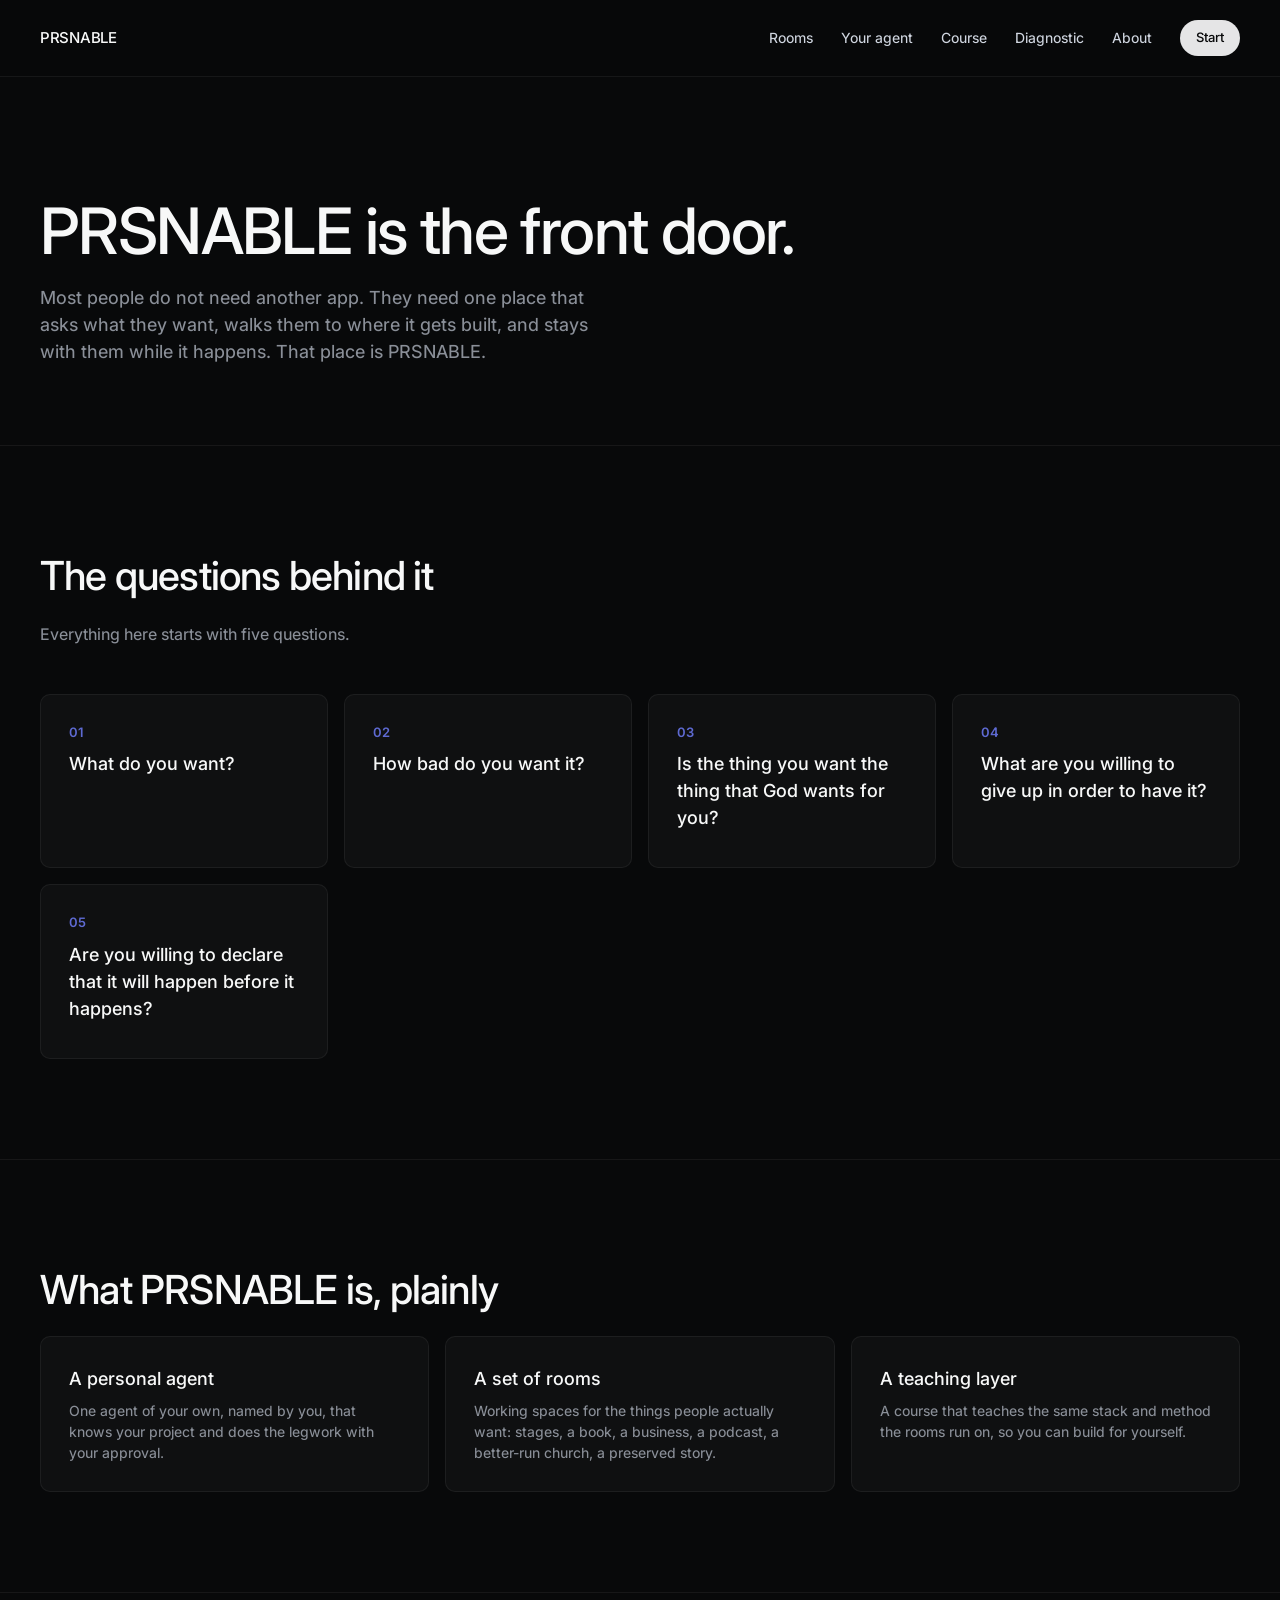
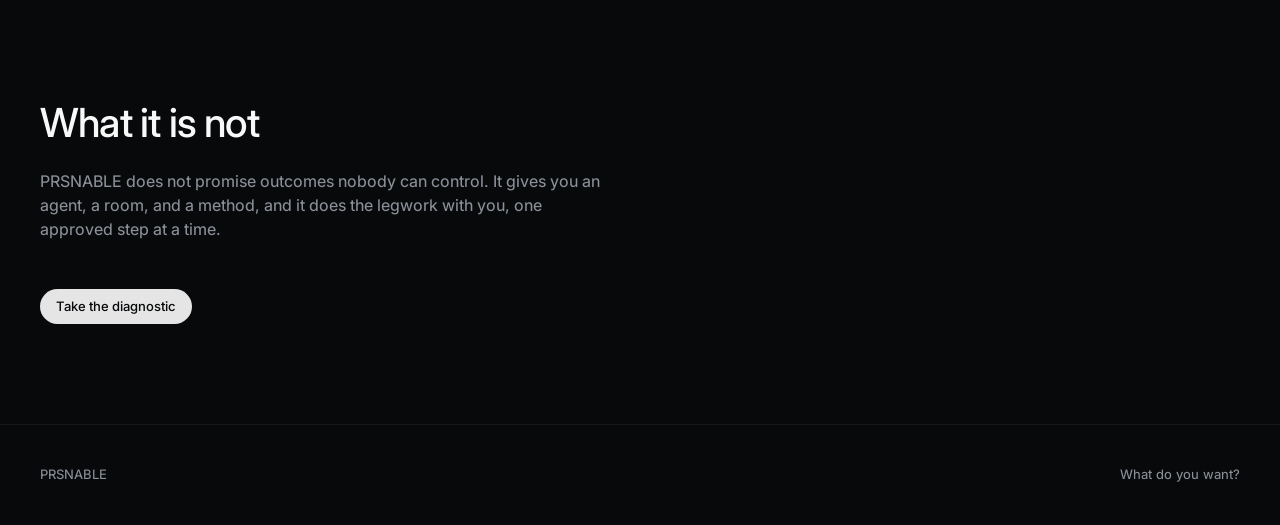
==== about.html @ 1f41a369 "Add PRSNABLE site: front door, agent, course, diagnostic, about, start" ====
<!DOCTYPE html>
<html lang="en">
<head>
<meta charset="UTF-8">
<meta name="viewport" content="width=device-width, initial-scale=1.0">
<title>PRSNABLE | About</title>
<meta name="description" content="PRSNABLE is the front door: one agent of your own, a set of rooms where the thing you want gets built, and a course that teaches you to build it yourself.">
<link rel="stylesheet" href="styles.css">
<link rel="preconnect" href="https://fonts.googleapis.com">
<link href="https://fonts.googleapis.com/css2?family=Inter:wght@400;450;510;600&display=swap" rel="stylesheet">
</head>
<body>
<nav>
  <div class="logo"><a href="index.html">PRSNABLE</a></div>
  <div class="nav-links">
    <a href="index.html#rooms">Rooms</a>
    <a href="agent.html">Your agent</a>
    <a href="course.html">Course</a>
    <a href="diagnostic.html">Diagnostic</a>
    <a href="about.html">About</a>
    <a href="start.html" class="btn">Start</a>
  </div>
</nav>

<section class="hero">
  <h1>PRSNABLE is the front door.</h1>
  <p>Most people do not need another app. They need one place that asks what they want, walks them to where it gets built, and stays with them while it happens. That place is PRSNABLE.</p>
</section>

<section class="section">
  <h2>The questions behind it</h2>
  <p class="lead">Everything here starts with five questions.</p>
  <div class="steps">
    <div class="card"><div class="step-num">01</div><h3>What do you want?</h3></div>
    <div class="card"><div class="step-num">02</div><h3>How bad do you want it?</h3></div>
    <div class="card"><div class="step-num">03</div><h3>Is the thing you want the thing that God wants for you?</h3></div>
    <div class="card"><div class="step-num">04</div><h3>What are you willing to give up in order to have it?</h3></div>
    <div class="card"><div class="step-num">05</div><h3>Are you willing to declare that it will happen before it happens?</h3></div>
  </div>
</section>

<section class="section">
  <h2>What PRSNABLE is, plainly</h2>
  <div class="grid">
    <div class="card">
      <h3>A personal agent</h3>
      <p>One agent of your own, named by you, that knows your project and does the legwork with your approval.</p>
    </div>
    <div class="card">
      <h3>A set of rooms</h3>
      <p>Working spaces for the things people actually want: stages, a book, a business, a podcast, a better-run church, a preserved story.</p>
    </div>
    <div class="card">
      <h3>A teaching layer</h3>
      <p>A course that teaches the same stack and method the rooms run on, so you can build for yourself.</p>
    </div>
  </div>
</section>

<section class="section">
  <h2>What it is not</h2>
  <p class="lead">PRSNABLE does not promise outcomes nobody can control. It gives you an agent, a room, and a method, and it does the legwork with you, one approved step at a time.</p>
  <a class="btn" href="diagnostic.html">Take the diagnostic</a>
</section>

<footer class="footer">
  <span>PRSNABLE</span>
  <span>What do you want?</span>
</footer>
</body>
</html>
---- styles.css ----
:root {
  --bg: #08090a;
  --surface: #0f1011;
  --surface-2: #16171a;
  --text: #f7f8f8;
  --text-secondary: #d0d6e0;
  --text-muted: #8a8f98;
  --accent: #5e6ad2;
  --hairline: rgba(255,255,255,0.06);
  --font: "Inter", -apple-system, BlinkMacSystemFont, "Segoe UI", sans-serif;
}

* { box-sizing: border-box; margin: 0; padding: 0; }
html { scroll-behavior: smooth; }
body {
  background: var(--bg);
  color: var(--text);
  font-family: var(--font);
  font-weight: 450;
  line-height: 1.5;
  font-size: 15px;
  -webkit-font-smoothing: antialiased;
}
a { color: inherit; text-decoration: none; }
nav {
  display: flex;
  justify-content: space-between;
  align-items: center;
  padding: 20px 40px;
  border-bottom: 1px solid var(--hairline);
  position: sticky;
  top: 0;
  background: rgba(8,9,10,0.85);
  backdrop-filter: blur(12px);
  z-index: 10;
}
.logo { font-weight: 510; letter-spacing: -0.02em; }
.nav-links { display: flex; gap: 28px; align-items: center; font-size: 14px; color: var(--text-secondary); }
.nav-links a:hover { color: var(--text); }
.btn {
  background: #e5e5e6;
  color: #08090a;
  padding: 8px 16px;
  border-radius: 999px;
  font-size: 13px;
  font-weight: 510;
  display: inline-block;
}
.btn:hover { background: #fff; }
.btn-ghost {
  background: transparent;
  color: var(--text);
  border: 1px solid var(--hairline);
  padding: 8px 16px;
  border-radius: 999px;
  font-size: 13px;
  font-weight: 510;
  display: inline-block;
}
.btn-ghost:hover { border-color: rgba(255,255,255,0.25); }
.hero {
  padding: 120px 40px 80px;
  max-width: 1400px;
  margin: 0 auto;
}
.hero h1 {
  font-size: 64px;
  font-weight: 510;
  letter-spacing: -0.025em;
  line-height: 1.05;
  max-width: 900px;
}
.hero p {
  margin-top: 20px;
  color: var(--text-muted);
  font-size: 18px;
  max-width: 560px;
}
.hero .cta-row { margin-top: 36px; display: flex; gap: 12px; flex-wrap: wrap; }
.hero .fine { margin-top: 14px; font-size: 13px; color: var(--text-muted); }
.panel {
  margin-top: 60px;
  background: var(--surface);
  border: 1px solid var(--hairline);
  border-radius: 12px;
  padding: 40px;
}
.panel h3 { font-size: 20px; font-weight: 510; margin-bottom: 10px; }
.panel p { color: var(--text-muted); font-size: 15px; margin-top: 0; max-width: 640px; }
.section {
  padding: 100px 40px;
  max-width: 1400px;
  margin: 0 auto;
  border-top: 1px solid var(--hairline);
}
.section h2 {
  font-size: 40px;
  font-weight: 510;
  letter-spacing: -0.02em;
  margin-bottom: 16px;
}
.section .lead {
  color: var(--text-muted);
  max-width: 560px;
  margin-bottom: 48px;
  font-size: 16px;
}
.grid {
  display: grid;
  grid-template-columns: repeat(auto-fit, minmax(280px, 1fr));
  gap: 16px;
}
.card {
  background: var(--surface);
  border: 1px solid var(--hairline);
  border-radius: 10px;
  padding: 28px;
}
.card h3 { font-size: 18px; font-weight: 510; margin-bottom: 8px; }
.card p { color: var(--text-muted); font-size: 14px; }
.card .go { display: inline-block; margin-top: 16px; font-size: 13px; color: var(--text-secondary); }
.card .go:hover { color: var(--text); }
.steps { display: grid; grid-template-columns: repeat(auto-fit, minmax(240px, 1fr)); gap: 16px; }
.step-num { font-size: 13px; color: var(--accent); font-weight: 600; margin-bottom: 8px; }
.footer {
  padding: 40px;
  border-top: 1px solid var(--hairline);
  color: var(--text-muted);
  font-size: 13px;
  display: flex;
  justify-content: space-between;
  gap: 16px;
  flex-wrap: wrap;
}
form { max-width: 520px; }
label { display: block; font-size: 13px; color: var(--text-secondary); margin-bottom: 6px; }
input, textarea, select {
  width: 100%;
  background: var(--surface);
  border: 1px solid var(--hairline);
  color: var(--text);
  padding: 12px;
  border-radius: 6px;
  margin-bottom: 16px;
  font-family: inherit;
  font-size: 14px;
}
textarea { min-height: 120px; resize: vertical; }
button[type=submit], .btn-submit {
  background: #e5e5e6;
  color: #08090a;
  border: none;
  padding: 12px 24px;
  border-radius: 999px;
  font-weight: 510;
  cursor: pointer;
  font-family: inherit;
  font-size: 14px;
}
button[type=submit]:hover, .btn-submit:hover { background: #fff; }

/* Diagnostic */
.dx { max-width: 720px; margin: 0 auto; padding: 80px 40px 100px; }
.dx-progress { margin-bottom: 40px; }
.dx-track { height: 4px; background: var(--surface-2); border-radius: 999px; overflow: hidden; }
.dx-fill { height: 100%; background: var(--accent); border-radius: 999px; transition: width .3s ease; }
.dx-label { margin-top: 10px; font-size: 12px; color: var(--text-muted); }
.dx-q { font-size: 30px; font-weight: 510; letter-spacing: -0.02em; line-height: 1.25; margin-bottom: 12px; }
.dx-sub { color: var(--text-muted); font-size: 15px; margin-bottom: 32px; }
.dx-options { display: grid; gap: 12px; }
.dx-opt {
  text-align: left;
  background: var(--surface);
  border: 1px solid var(--hairline);
  color: var(--text);
  border-radius: 10px;
  padding: 18px 20px;
  font-family: inherit;
  font-size: 15px;
  font-weight: 450;
  cursor: pointer;
}
.dx-opt:hover { border-color: rgba(255,255,255,0.25); background: var(--surface-2); }
.dx-back {
  margin-top: 28px;
  background: none;
  border: none;
  color: var(--text-muted);
  font-family: inherit;
  font-size: 13px;
  cursor: pointer;
  padding: 0;
}
.dx-back:hover { color: var(--text); }
.dx-eyebrow { font-size: 13px; color: var(--accent); font-weight: 600; margin-bottom: 12px; }
.dx-read { font-size: 18px; color: var(--text-secondary); line-height: 1.6; max-width: 600px; }
.dx-read p { margin-bottom: 16px; }

@media (max-width: 800px) {
  .hero h1 { font-size: 40px; }
  .section h2 { font-size: 30px; }
  .dx-q { font-size: 24px; }
  nav { padding: 16px 20px; }
  .nav-links { gap: 16px; font-size: 13px; }
  .hero, .section, .dx { padding-left: 20px; padding-right: 20px; }
  .panel { padding: 24px; }
}
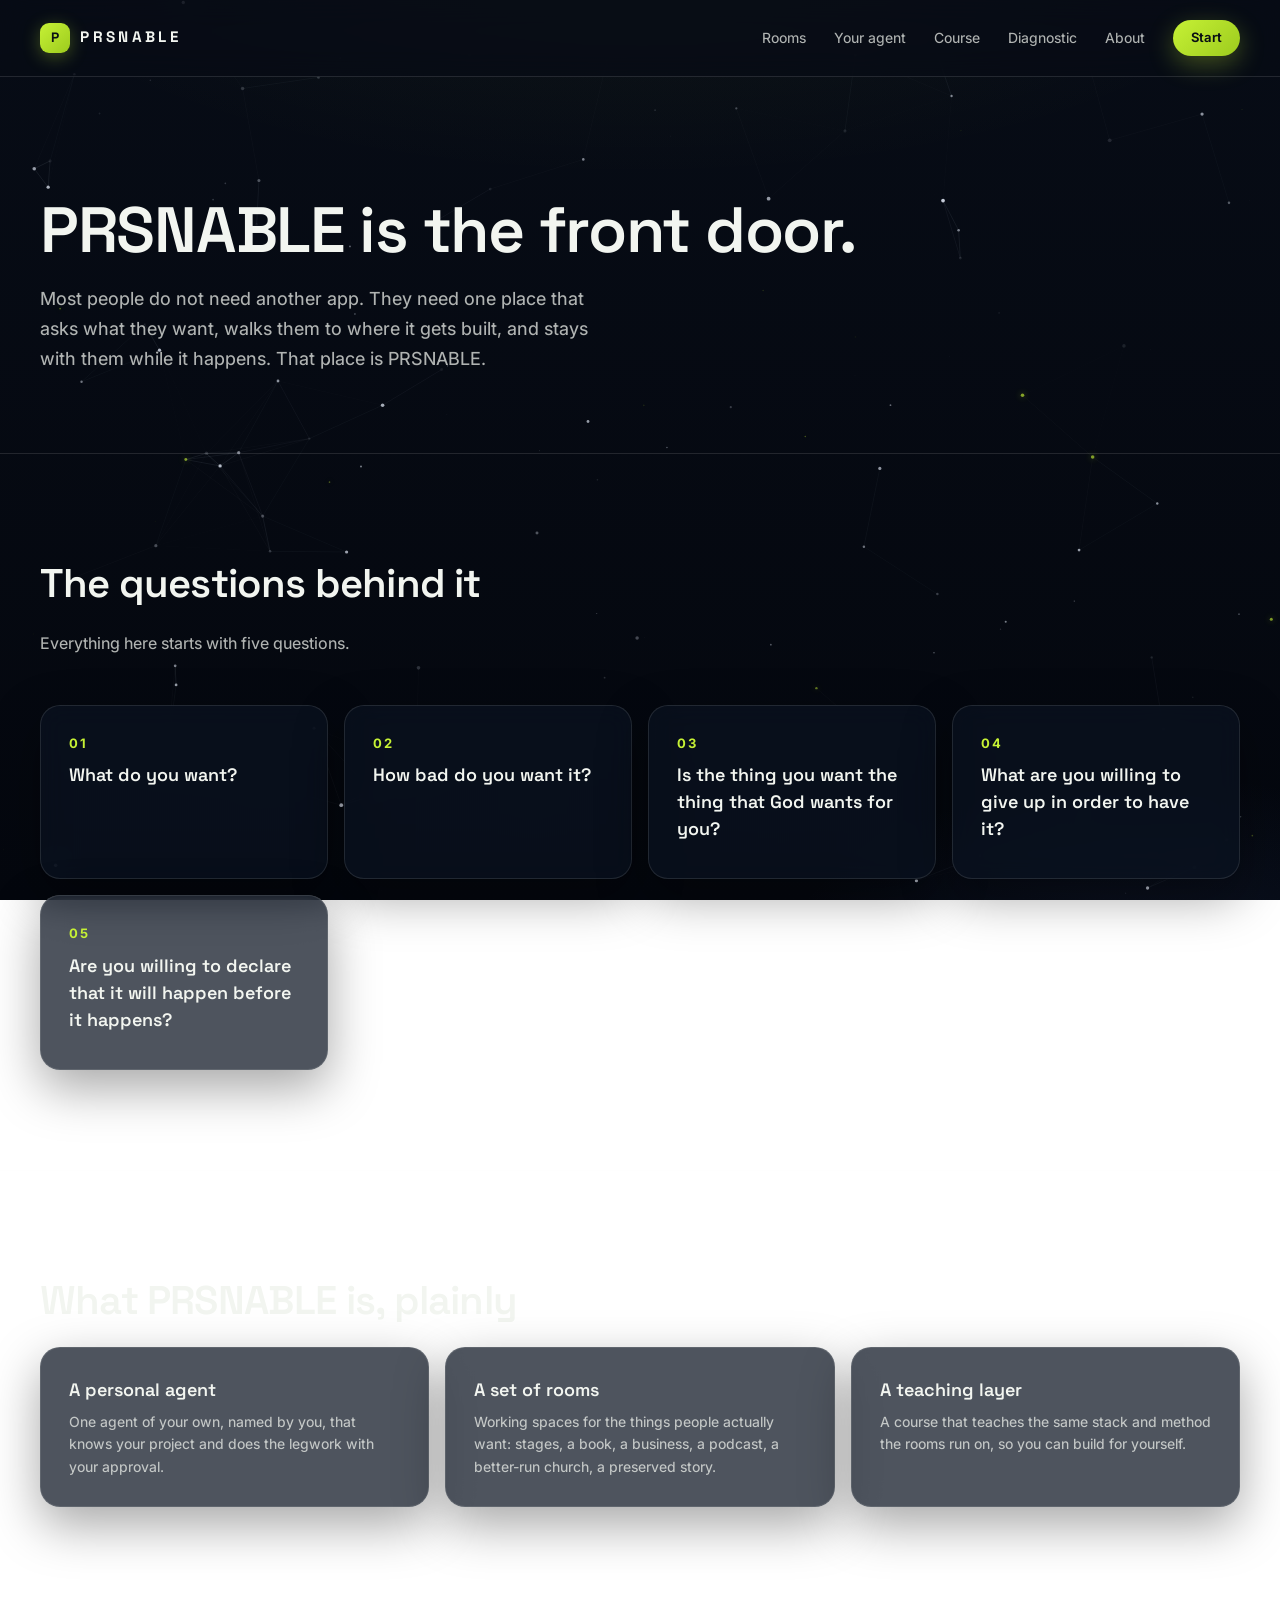
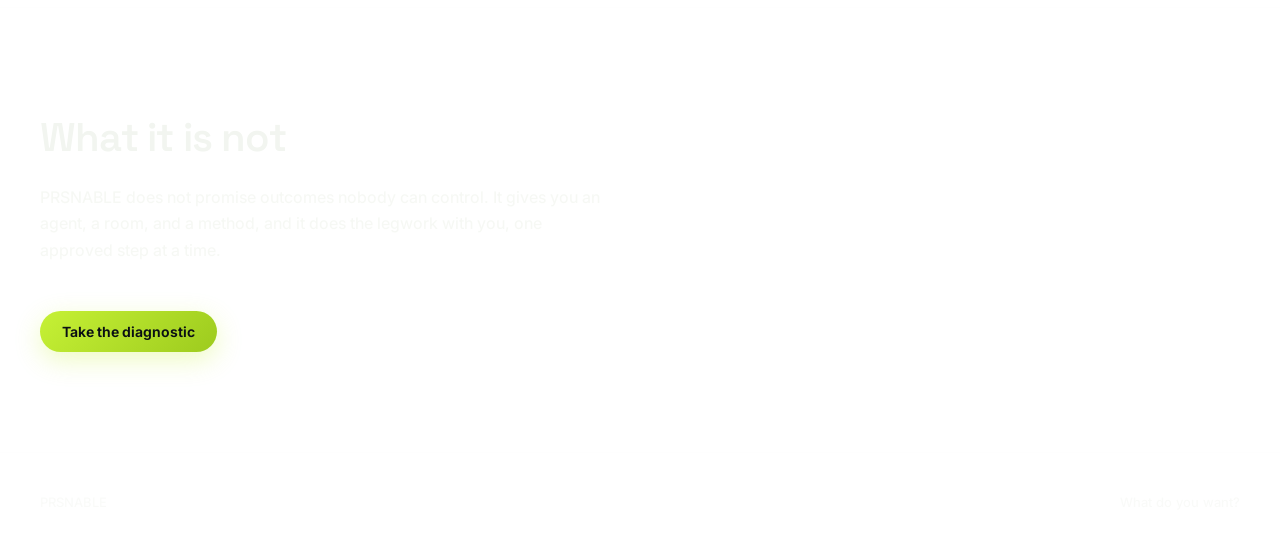
==== commit 4c288f4c: "Reskin to the original PRSNL experience: starfield, lime, Space Grotesk, glass" ====
--- a/about.html
+++ b/about.html
@@ -7,11 +7,12 @@
 <meta name="description" content="PRSNABLE is the front door: one agent of your own, a set of rooms where the thing you want gets built, and a course that teaches you to build it yourself.">
 <link rel="stylesheet" href="styles.css">
 <link rel="preconnect" href="https://fonts.googleapis.com">
-<link href="https://fonts.googleapis.com/css2?family=Inter:wght@400;450;510;600&display=swap" rel="stylesheet">
+<link href="https://fonts.googleapis.com/css2?family=Inter:wght@400;450;510;600&family=Space+Grotesk:wght@500;600;700&display=swap" rel="stylesheet">
 </head>
 <body>
+<canvas id="p-stars"></canvas>
 <nav>
-  <div class="logo"><a href="index.html">PRSNABLE</a></div>
+  <div class="logo"><a href="index.html"><span class="mark">P</span>PRSNABLE</a></div>
   <div class="nav-links">
     <a href="index.html#rooms">Rooms</a>
     <a href="agent.html">Your agent</a>
@@ -67,5 +68,6 @@
   <span>PRSNABLE</span>
   <span>What do you want?</span>
 </footer>
+<script src="stars.js"></script>
 </body>
 </html>
--- a/styles.css
+++ b/styles.css
@@ -1,27 +1,66 @@
+/* PRSNABLE — the PRSNL experience: cinematic starfield, lime on deep
+   navy-black, Space Grotesk display type, glass cards. Content and
+   structure are the front-door build; the skin is the original PRSNL. */
 :root {
-  --bg: #08090a;
-  --surface: #0f1011;
-  --surface-2: #16171a;
-  --text: #f7f8f8;
-  --text-secondary: #d0d6e0;
-  --text-muted: #8a8f98;
-  --accent: #5e6ad2;
-  --hairline: rgba(255,255,255,0.06);
+  --bg: #070C16;
+  --bg-deep: #04070E;
+  --surface: rgba(11, 18, 32, 0.72);
+  --card: rgba(242, 245, 240, 0.045);
+  --text: #F2F5F0;
+  --text-secondary: rgba(242, 245, 240, 0.72);
+  --text-muted: rgba(242, 245, 240, 0.45);
+  --accent: #C6F135;
+  --accent-deep: #9DCB1E;
+  --accent-soft: rgba(198, 241, 53, 0.13);
+  --accent-glow: rgba(198, 241, 53, 0.30);
+  --hairline: rgba(242, 245, 240, 0.12);
+  --card-border: rgba(242, 245, 240, 0.11);
   --font: "Inter", -apple-system, BlinkMacSystemFont, "Segoe UI", sans-serif;
+  --font-display: "Space Grotesk", "Inter", -apple-system, BlinkMacSystemFont, "Segoe UI", sans-serif;
+  --ease: cubic-bezier(0.22, 1, 0.36, 1);
 }
 
 * { box-sizing: border-box; margin: 0; padding: 0; }
 html { scroll-behavior: smooth; }
 body {
-  background: var(--bg);
+  background:
+    radial-gradient(ellipse 90% 50% at 50% -10%, rgba(198, 241, 53, 0.05), transparent 60%),
+    radial-gradient(ellipse 50% 40% at 90% 110%, rgba(60, 90, 160, 0.16), transparent 60%),
+    linear-gradient(180deg, var(--bg) 0%, var(--bg-deep) 100%);
+  background-attachment: fixed;
   color: var(--text);
   font-family: var(--font);
   font-weight: 450;
   line-height: 1.5;
   font-size: 15px;
   -webkit-font-smoothing: antialiased;
-}
+  min-height: 100svh;
+}
+::selection { background: rgba(198, 241, 53, 0.32); color: #0A0F14; }
 a { color: inherit; text-decoration: none; }
+
+/* Starfield canvas (stars.js) */
+#p-stars {
+  position: fixed; inset: 0; z-index: 0;
+  width: 100%; height: 100%;
+  pointer-events: none;
+}
+body > *:not(#p-stars) { position: relative; z-index: 1; }
+
+/* Entrance reveal */
+@keyframes rise {
+  from { opacity: 0; transform: translateY(24px); }
+  to { opacity: 1; transform: none; }
+}
+.hero h1, .hero > p, .hero .cta-row, .hero .fine, .hero .panel {
+  opacity: 0;
+  animation: rise 0.9s var(--ease) forwards;
+}
+.hero > p { animation-delay: 0.12s; }
+.hero .cta-row { animation-delay: 0.24s; }
+.hero .fine { animation-delay: 0.34s; }
+.hero .panel { animation-delay: 0.44s; }
+
 nav {
   display: flex;
   justify-content: space-between;
@@ -30,50 +69,69 @@
   border-bottom: 1px solid var(--hairline);
   position: sticky;
   top: 0;
-  background: rgba(8,9,10,0.85);
-  backdrop-filter: blur(12px);
+  background: rgba(7, 12, 22, 0.72);
+  backdrop-filter: blur(14px);
+  -webkit-backdrop-filter: blur(14px);
   z-index: 10;
 }
-.logo { font-weight: 510; letter-spacing: -0.02em; }
+.logo, .logo a {
+  display: inline-flex; align-items: center; gap: 0.65rem;
+  font-family: var(--font-display);
+  font-weight: 700; letter-spacing: 0.22em; font-size: 0.95rem;
+}
+.logo .mark {
+  width: 30px; height: 30px; border-radius: 9px;
+  background: linear-gradient(135deg, var(--accent), var(--accent-deep));
+  display: inline-flex; align-items: center; justify-content: center;
+  font-family: var(--font-display); font-size: 0.85rem; font-weight: 700;
+  color: #0A0F14; letter-spacing: 0;
+  box-shadow: 0 4px 18px var(--accent-glow);
+}
 .nav-links { display: flex; gap: 28px; align-items: center; font-size: 14px; color: var(--text-secondary); }
-.nav-links a:hover { color: var(--text); }
+.nav-links a:hover { color: var(--accent); }
 .btn {
-  background: #e5e5e6;
-  color: #08090a;
-  padding: 8px 16px;
+  background: linear-gradient(135deg, var(--accent), var(--accent-deep));
+  color: #0A0F14;
+  padding: 10px 22px;
   border-radius: 999px;
-  font-size: 13px;
-  font-weight: 510;
+  font-size: 14px;
+  font-weight: 650;
   display: inline-block;
-}
-.btn:hover { background: #fff; }
+  box-shadow: 0 8px 26px var(--accent-glow);
+  transition: transform 0.25s var(--ease), box-shadow 0.25s;
+}
+.btn:hover { transform: translateY(-2px); box-shadow: 0 14px 40px rgba(198, 241, 53, 0.42); }
+.nav-links .btn { padding: 8px 18px; font-size: 13px; }
 .btn-ghost {
   background: transparent;
   color: var(--text);
-  border: 1px solid var(--hairline);
-  padding: 8px 16px;
+  border: 1.5px solid var(--card-border);
+  padding: 10px 22px;
   border-radius: 999px;
-  font-size: 13px;
-  font-weight: 510;
+  font-size: 14px;
+  font-weight: 650;
   display: inline-block;
-}
-.btn-ghost:hover { border-color: rgba(255,255,255,0.25); }
+  transition: border-color 0.22s, color 0.22s, transform 0.22s var(--ease);
+}
+.btn-ghost:hover { border-color: var(--accent); color: var(--accent); transform: translateY(-2px); }
 .hero {
   padding: 120px 40px 80px;
   max-width: 1400px;
   margin: 0 auto;
 }
 .hero h1 {
+  font-family: var(--font-display);
   font-size: 64px;
-  font-weight: 510;
-  letter-spacing: -0.025em;
-  line-height: 1.05;
+  font-weight: 600;
+  letter-spacing: -0.02em;
+  line-height: 1.06;
   max-width: 900px;
 }
 .hero p {
   margin-top: 20px;
-  color: var(--text-muted);
+  color: var(--text-secondary);
   font-size: 18px;
+  line-height: 1.65;
   max-width: 560px;
 }
 .hero .cta-row { margin-top: 36px; display: flex; gap: 12px; flex-wrap: wrap; }
@@ -81,12 +139,15 @@
 .panel {
   margin-top: 60px;
   background: var(--surface);
-  border: 1px solid var(--hairline);
-  border-radius: 12px;
+  backdrop-filter: blur(12px);
+  -webkit-backdrop-filter: blur(12px);
+  border: 1px solid var(--card-border);
+  border-radius: 20px;
   padding: 40px;
-}
-.panel h3 { font-size: 20px; font-weight: 510; margin-bottom: 10px; }
-.panel p { color: var(--text-muted); font-size: 15px; margin-top: 0; max-width: 640px; }
+  box-shadow: 0 18px 50px rgba(0, 0, 0, 0.4);
+}
+.panel h3 { font-family: var(--font-display); font-size: 20px; font-weight: 600; margin-bottom: 10px; }
+.panel p { color: var(--text-secondary); font-size: 15px; margin-top: 0; max-width: 640px; }
 .section {
   padding: 100px 40px;
   max-width: 1400px;
@@ -94,16 +155,18 @@
   border-top: 1px solid var(--hairline);
 }
 .section h2 {
+  font-family: var(--font-display);
   font-size: 40px;
-  font-weight: 510;
+  font-weight: 600;
   letter-spacing: -0.02em;
   margin-bottom: 16px;
 }
 .section .lead {
-  color: var(--text-muted);
+  color: var(--text-secondary);
   max-width: 560px;
   margin-bottom: 48px;
   font-size: 16px;
+  line-height: 1.65;
 }
 .grid {
   display: grid;
@@ -112,16 +175,21 @@
 }
 .card {
   background: var(--surface);
-  border: 1px solid var(--hairline);
-  border-radius: 10px;
+  backdrop-filter: blur(12px);
+  -webkit-backdrop-filter: blur(12px);
+  border: 1.5px solid var(--card-border);
+  border-radius: 20px;
   padding: 28px;
-}
-.card h3 { font-size: 18px; font-weight: 510; margin-bottom: 8px; }
-.card p { color: var(--text-muted); font-size: 14px; }
-.card .go { display: inline-block; margin-top: 16px; font-size: 13px; color: var(--text-secondary); }
+  box-shadow: 0 18px 50px rgba(0, 0, 0, 0.35);
+  transition: border-color 0.25s, transform 0.25s var(--ease), box-shadow 0.25s;
+}
+.card:hover { transform: translateY(-3px); border-color: rgba(198, 241, 53, 0.4); }
+.card h3 { font-family: var(--font-display); font-size: 18px; font-weight: 600; margin-bottom: 8px; }
+.card p { color: var(--text-secondary); font-size: 14px; line-height: 1.6; }
+.card .go { display: inline-block; margin-top: 16px; font-size: 13px; font-weight: 600; color: var(--accent); }
 .card .go:hover { color: var(--text); }
 .steps { display: grid; grid-template-columns: repeat(auto-fit, minmax(240px, 1fr)); gap: 16px; }
-.step-num { font-size: 13px; color: var(--accent); font-weight: 600; margin-bottom: 8px; }
+.step-num { font-size: 13px; color: var(--accent); font-weight: 700; letter-spacing: 0.14em; margin-bottom: 8px; }
 .footer {
   padding: 40px;
   border-top: 1px solid var(--hairline);
@@ -133,54 +201,75 @@
   flex-wrap: wrap;
 }
 form { max-width: 520px; }
-label { display: block; font-size: 13px; color: var(--text-secondary); margin-bottom: 6px; }
+label { display: block; font-size: 13px; font-weight: 600; color: var(--text-secondary); margin-bottom: 6px; }
 input, textarea, select {
   width: 100%;
-  background: var(--surface);
-  border: 1px solid var(--hairline);
+  background: var(--card);
+  border: 1.5px solid var(--card-border);
   color: var(--text);
-  padding: 12px;
-  border-radius: 6px;
+  padding: 12px 14px;
+  border-radius: 12px;
   margin-bottom: 16px;
   font-family: inherit;
   font-size: 14px;
+  transition: border-color 0.2s, box-shadow 0.2s;
+}
+input::placeholder, textarea::placeholder { color: var(--text-muted); }
+input:focus, textarea:focus, select:focus {
+  outline: none; border-color: var(--accent);
+  box-shadow: 0 0 0 3px rgba(198, 241, 53, 0.16);
 }
 textarea { min-height: 120px; resize: vertical; }
 button[type=submit], .btn-submit {
-  background: #e5e5e6;
-  color: #08090a;
+  background: linear-gradient(135deg, var(--accent), var(--accent-deep));
+  color: #0A0F14;
   border: none;
-  padding: 12px 24px;
+  padding: 12px 28px;
   border-radius: 999px;
-  font-weight: 510;
+  font-weight: 650;
   cursor: pointer;
   font-family: inherit;
   font-size: 14px;
-}
-button[type=submit]:hover, .btn-submit:hover { background: #fff; }
+  box-shadow: 0 8px 26px var(--accent-glow);
+  transition: transform 0.25s var(--ease), box-shadow 0.25s;
+}
+button[type=submit]:hover, .btn-submit:hover { transform: translateY(-2px); box-shadow: 0 14px 40px rgba(198, 241, 53, 0.42); }
 
 /* Diagnostic */
 .dx { max-width: 720px; margin: 0 auto; padding: 80px 40px 100px; }
 .dx-progress { margin-bottom: 40px; }
-.dx-track { height: 4px; background: var(--surface-2); border-radius: 999px; overflow: hidden; }
-.dx-fill { height: 100%; background: var(--accent); border-radius: 999px; transition: width .3s ease; }
-.dx-label { margin-top: 10px; font-size: 12px; color: var(--text-muted); }
-.dx-q { font-size: 30px; font-weight: 510; letter-spacing: -0.02em; line-height: 1.25; margin-bottom: 12px; }
+.dx-track { height: 4px; background: var(--hairline); border-radius: 999px; overflow: hidden; }
+.dx-fill {
+  height: 100%;
+  background: linear-gradient(90deg, var(--accent-deep), var(--accent));
+  border-radius: 999px;
+  box-shadow: 0 0 12px var(--accent-glow);
+  transition: width .5s var(--ease);
+}
+.dx-label { margin-top: 10px; font-size: 12px; letter-spacing: 0.16em; text-transform: uppercase; color: var(--text-muted); }
+.dx-q { font-family: var(--font-display); font-size: 30px; font-weight: 600; letter-spacing: -0.01em; line-height: 1.28; margin-bottom: 12px; }
 .dx-sub { color: var(--text-muted); font-size: 15px; margin-bottom: 32px; }
 .dx-options { display: grid; gap: 12px; }
 .dx-opt {
   text-align: left;
-  background: var(--surface);
-  border: 1px solid var(--hairline);
+  background: var(--card);
+  border: 1.5px solid var(--card-border);
   color: var(--text);
-  border-radius: 10px;
+  border-radius: 16px;
   padding: 18px 20px;
   font-family: inherit;
   font-size: 15px;
   font-weight: 450;
+  line-height: 1.55;
   cursor: pointer;
-}
-.dx-opt:hover { border-color: rgba(255,255,255,0.25); background: var(--surface-2); }
+  transition: border-color 0.22s, background 0.22s, transform 0.22s var(--ease), box-shadow 0.22s;
+}
+.dx-opt:hover {
+  border-color: rgba(198, 241, 53, 0.65);
+  background: var(--accent-soft);
+  transform: translateY(-1px);
+  box-shadow: 0 6px 22px rgba(198, 241, 53, 0.12);
+}
 .dx-back {
   margin-top: 28px;
   background: none;
@@ -191,9 +280,9 @@
   cursor: pointer;
   padding: 0;
 }
-.dx-back:hover { color: var(--text); }
-.dx-eyebrow { font-size: 13px; color: var(--accent); font-weight: 600; margin-bottom: 12px; }
-.dx-read { font-size: 18px; color: var(--text-secondary); line-height: 1.6; max-width: 600px; }
+.dx-back:hover { color: var(--accent); }
+.dx-eyebrow { font-size: 13px; letter-spacing: 0.22em; text-transform: uppercase; color: var(--accent); font-weight: 600; margin-bottom: 12px; }
+.dx-read { font-size: 18px; color: var(--text-secondary); line-height: 1.7; max-width: 600px; }
 .dx-read p { margin-bottom: 16px; }
 
 @media (max-width: 800px) {
@@ -205,3 +294,9 @@
   .hero, .section, .dx { padding-left: 20px; padding-right: 20px; }
   .panel { padding: 24px; }
 }
+
+@media (prefers-reduced-motion: reduce) {
+  html { scroll-behavior: auto; }
+  .hero h1, .hero > p, .hero .cta-row, .hero .fine, .hero .panel { opacity: 1; animation: none; }
+  .btn, .btn-ghost, .card, .dx-opt { transition: none; }
+}
